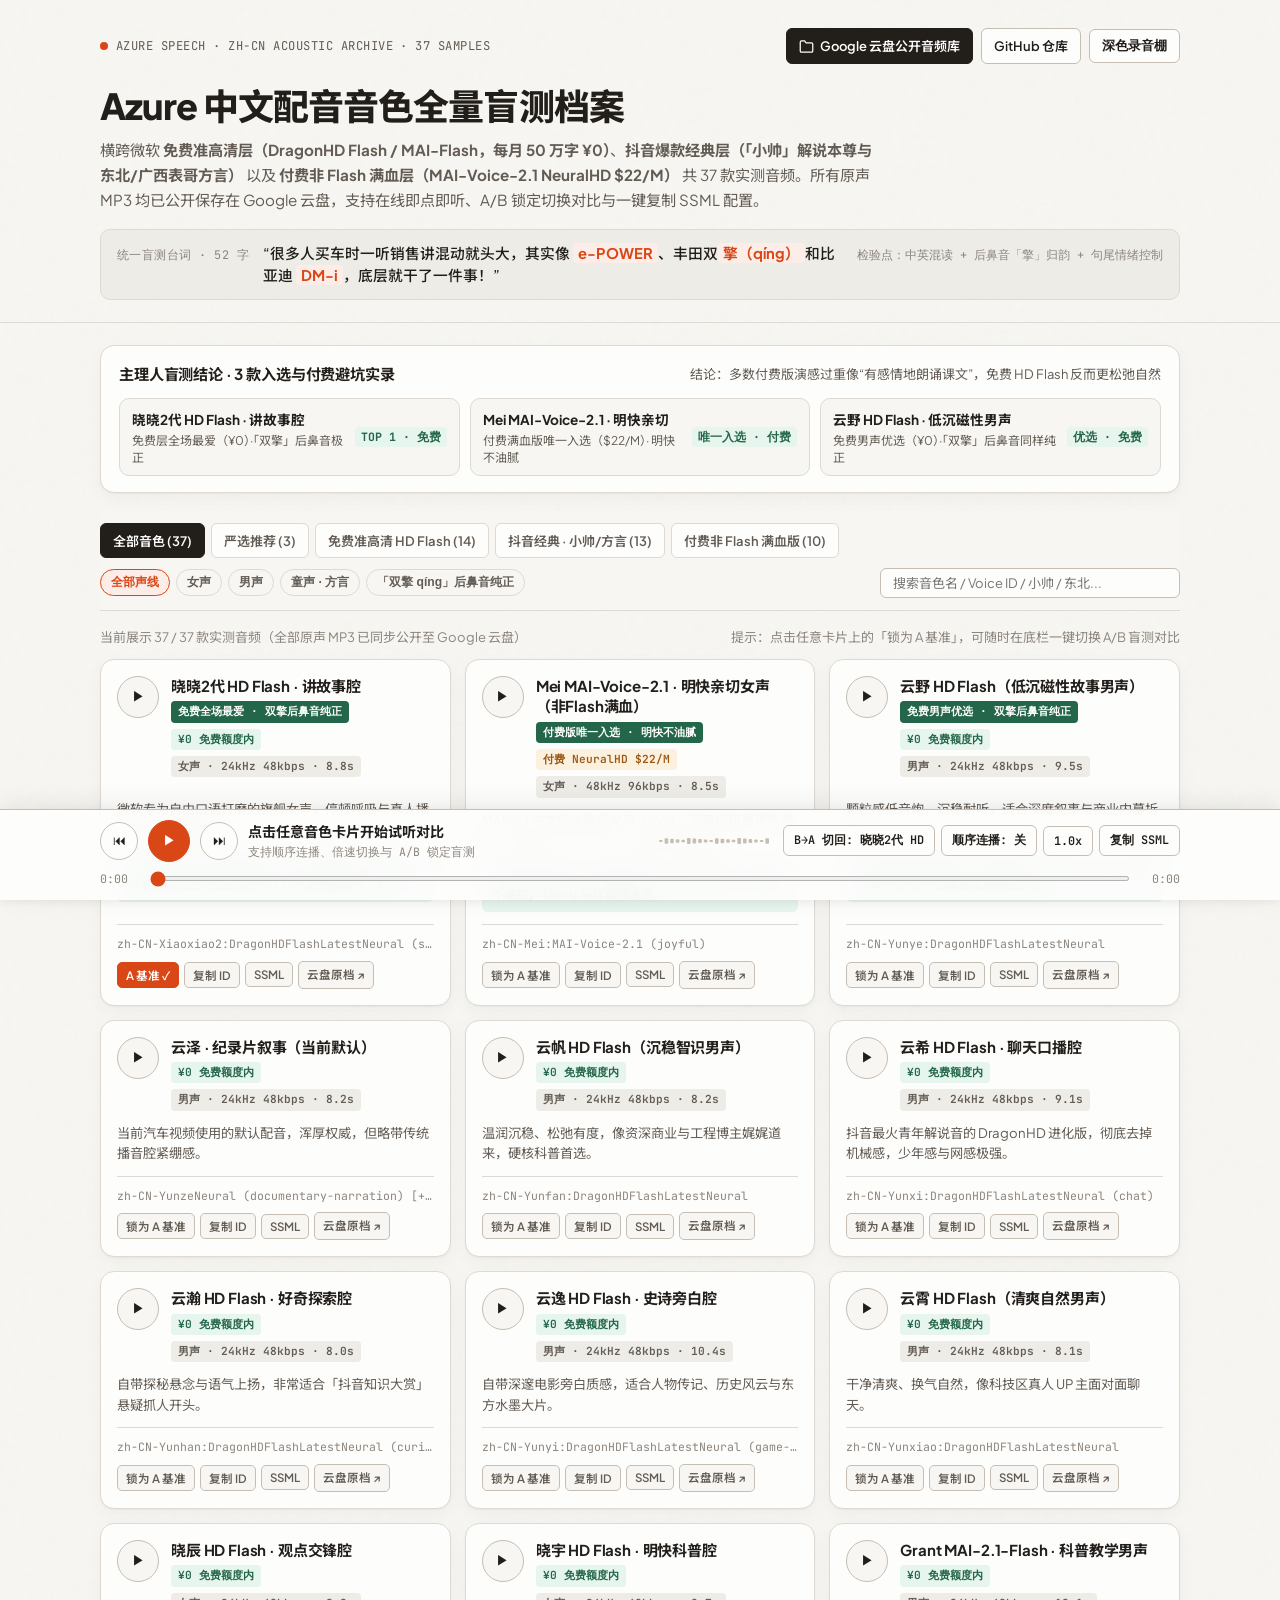
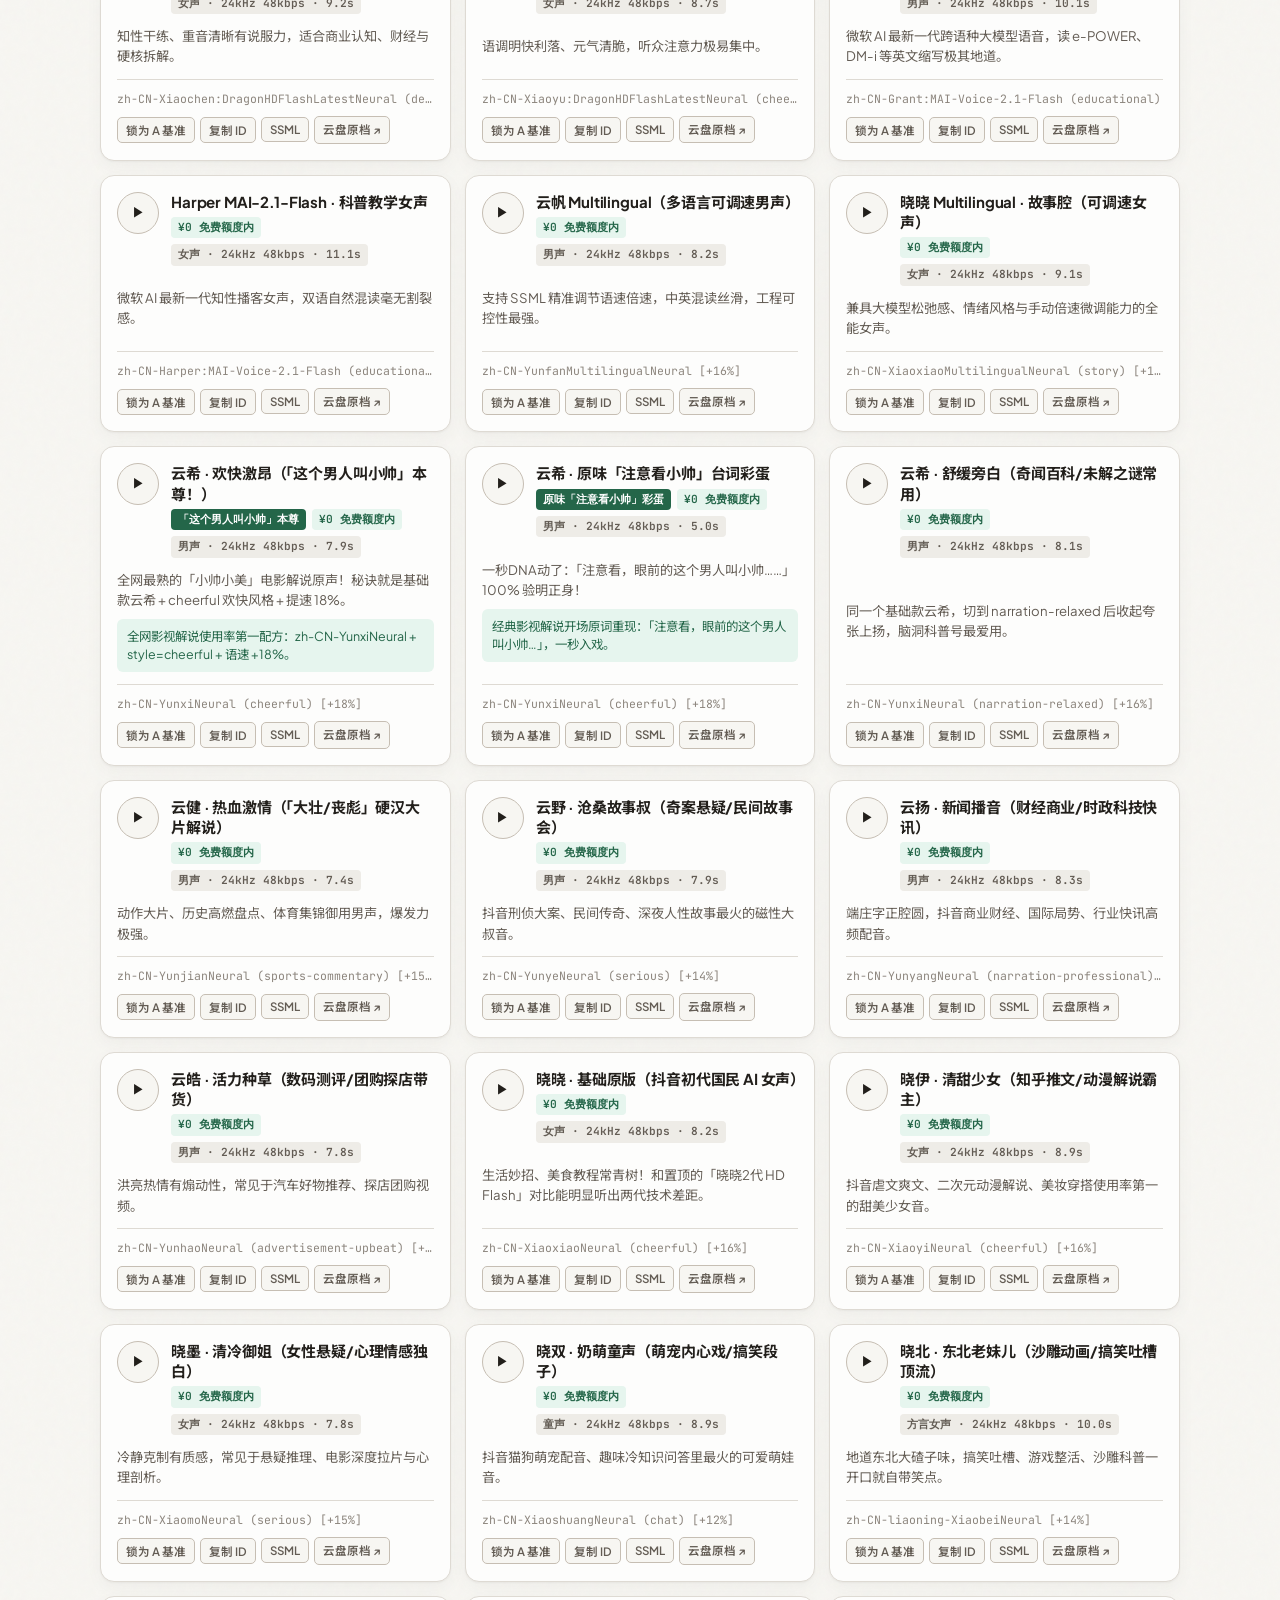
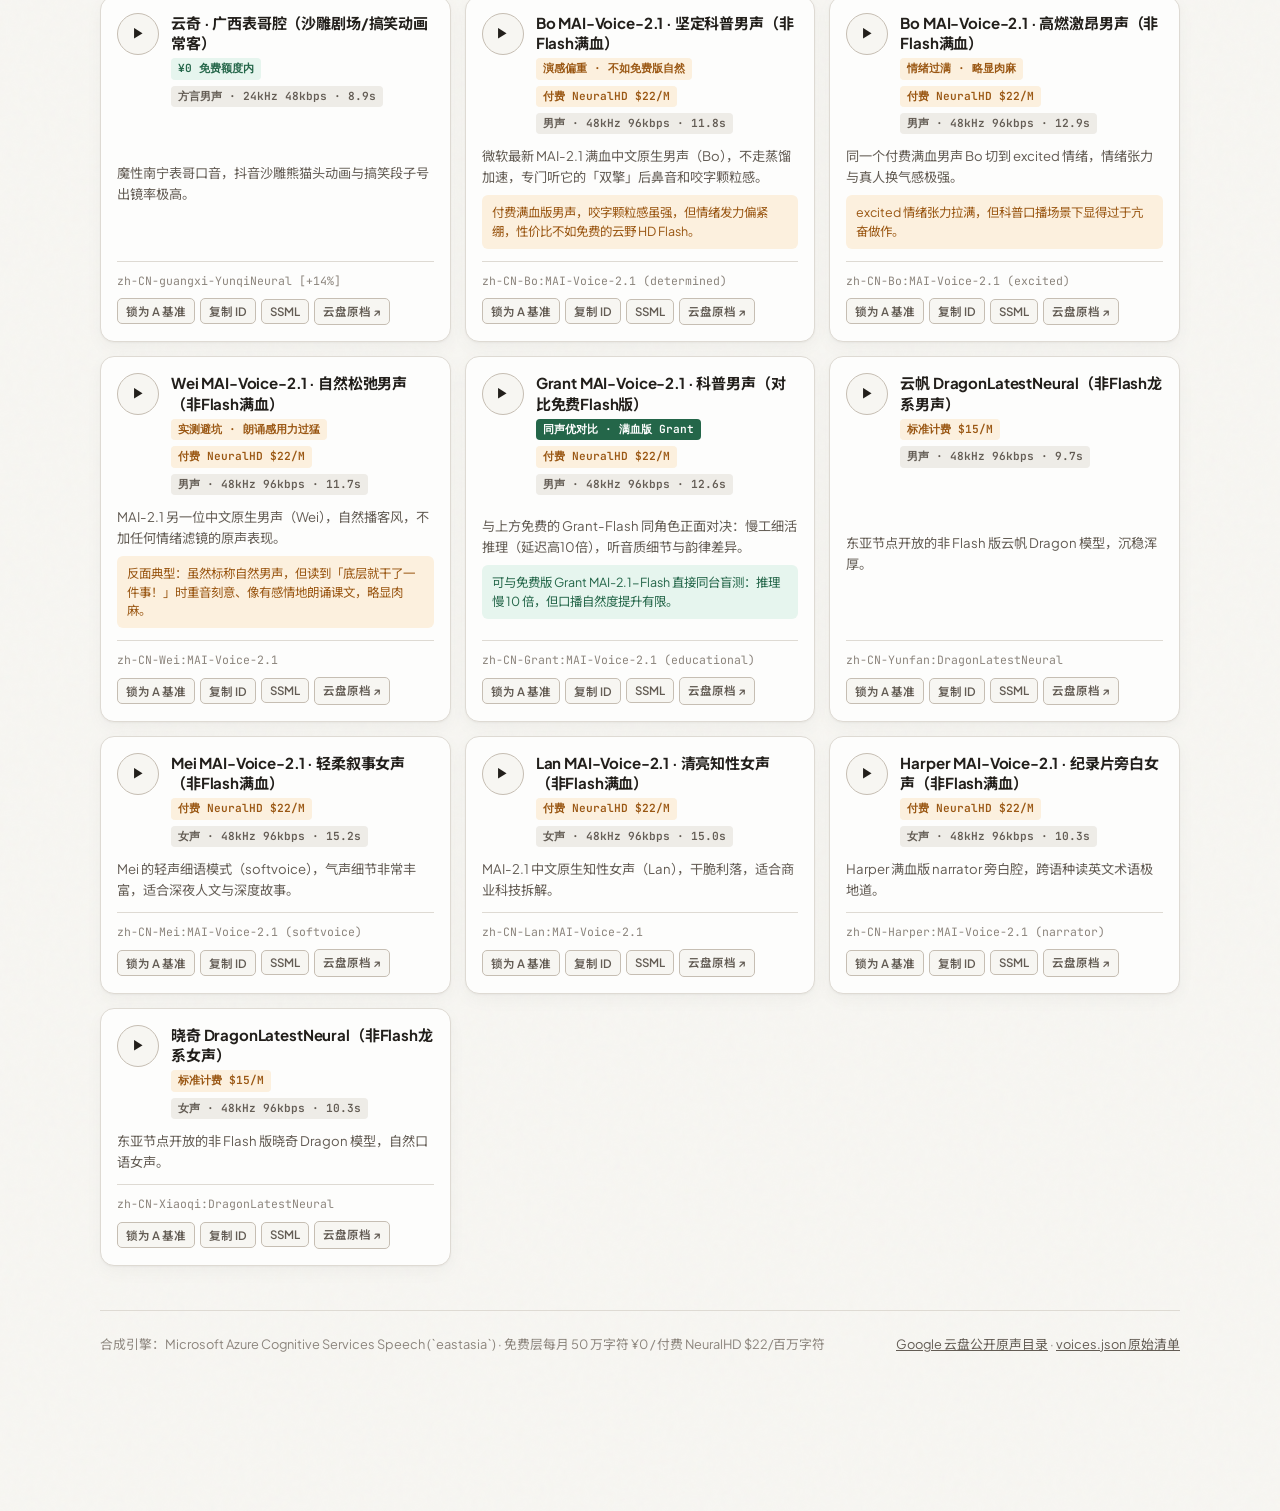
==== index.html @ 1afe029d "feat: publish unified 37-voice Azure zh-CN TTS blind-test archive with Google Drive links" ====
<!DOCTYPE html>
<html lang="zh-CN" data-theme="light">
<head>
  <meta charset="UTF-8" />
  <meta name="viewport" content="width=device-width, initial-scale=1.0" />
  <title>Azure 中文配音音色全量盲测档案 · 37 款实测对比（免费 HD Flash vs 抖音经典 vs 付费满血版）</title>
  <meta name="description" content="收录 37 款微软 Azure 中文 TTS 语音实测对比：涵盖 DragonHD Flash 免费准高清层、抖音「注意看小帅」经典影视解说配音、方言音色及 MAI-Voice-2.1 非 Flash 付费满血版，全部原声 MP3 同步公开归档于 Google 云盘。" />
  <meta property="og:title" content="Azure 中文配音音色全量盲测档案（37 款实测）" />
  <meta property="og:description" content="同一句混动汽车科普台词盲测 37 款音色：实测「丰田双擎 qíng」后鼻音归韵与朗诵腔避坑指南，附 Google 云盘公开原声库。" />
  <meta property="og:type" content="website" />
  <link rel="preconnect" href="https://fonts.googleapis.com" />
  <link rel="preconnect" href="https://fonts.gstatic.com" crossorigin />
  <link href="https://fonts.googleapis.com/css2?family=JetBrains+Mono:wght@500;600;700&family=Noto+Sans+SC:wght@400;500;700;800&family=Plus+Jakarta+Sans:wght@500;600;700;800&display=swap" rel="stylesheet" />
  <link rel="stylesheet" href="./styles.css" />
</head>
<body>
  <header class="site-header">
    <div class="container">
      <div class="topbar">
        <div class="studio-mark">
          <span class="studio-led" aria-hidden="true"></span>
          <span>AZURE SPEECH · ZH-CN ACOUSTIC ARCHIVE · 37 SAMPLES</span>
        </div>
        <div class="topbar-actions">
          <a id="drive-folder-btn" class="action-link primary-drive" href="https://drive.google.com/drive/folders/1JYRJ0SeZInyzh-uEDjgn7Lm86k6QKzpP?usp=sharing" target="_blank" rel="noopener noreferrer">
            <svg width="15" height="15" viewBox="0 0 24 24" fill="none" stroke="currentColor" stroke-width="2" stroke-linecap="round" stroke-linejoin="round" aria-hidden="true"><path d="M22 19a2 2 0 0 1-2 2H4a2 2 0 0 1-2-2V5a2 2 0 0 1 2-2h5l2 3h9a2 2 0 0 1 2 2z"></path></svg>
            <span>Google 云盘公开音频库</span>
          </a>
          <a id="github-repo-btn" class="action-link" href="https://github.com/Endiaoshuai/azure-tts-audition" target="_blank" rel="noopener noreferrer">
            <span>GitHub 仓库</span>
          </a>
          <button id="theme-toggle-btn" type="button" class="icon-toggle" aria-label="切换深浅色主题">
            <span id="theme-toggle-label">深色录音棚</span>
          </button>
        </div>
      </div>

      <h1 class="hero-title">Azure 中文配音音色全量盲测档案</h1>
      <p class="hero-subtitle">
        横跨微软 <strong>免费准高清层（DragonHD Flash / MAI-Flash，每月 50 万字 ¥0）</strong>、<strong>抖音爆款经典层（「小帅」解说本尊与东北/广西表哥方言）</strong> 以及 <strong>付费非 Flash 满血层（MAI-Voice-2.1 NeuralHD $22/M）</strong> 共 37 款实测音频。所有原声 MP3 均已公开保存在 Google 云盘，支持在线即点即听、A/B 锁定切换对比与一键复制 SSML 配置。
      </p>

      <div class="script-specimen">
        <span class="specimen-label">统一盲测台词 · 52 字</span>
        <span class="specimen-quote">
          “很多人买车时一听销售讲混动就头大，其实像 <mark>e-POWER</mark>、丰田双<mark>擎（qíng）</mark>和比亚迪 <mark>DM-i</mark>，底层就干了一件事！”
        </span>
        <span class="specimen-meta">检验点：中英混读 + 后鼻音「擎」归韵 + 句尾情绪控制</span>
      </div>
    </div>
  </header>

  <main class="container">
    <!-- Editorial Verdict Summary -->
    <section class="verdict-strip" aria-labelledby="verdict-heading">
      <div class="verdict-header">
        <h2 id="verdict-heading" class="verdict-heading">主理人盲测结论 · 3 款入选与付费避坑实录</h2>
        <span class="verdict-summary">结论：多数付费版演感过重像“有感情地朗诵课文”，免费 HD Flash 反而更松弛自然</span>
      </div>
      <div class="verdict-picks" id="verdict-picks-container">
        <button id="quick-pick-xiaoxiao2" type="button" class="verdict-pill-card" data-uid="free-hd-08_xiaoxiao2_hdflash">
          <div>
            <span class="verdict-pill-title">晓晓2代 HD Flash · 讲故事腔</span>
            <span class="verdict-pill-sub">免费层全场最爱（¥0）·「双擎」后鼻音极正</span>
          </div>
          <span class="verdict-rank">TOP 1 · 免费</span>
        </button>
        <button id="quick-pick-mei" type="button" class="verdict-pill-card" data-uid="paid-p06_mei_joyful">
          <div>
            <span class="verdict-pill-title">Mei MAI-Voice-2.1 · 明快亲切</span>
            <span class="verdict-pill-sub">付费满血版唯一入选（$22/M）· 明快不油腻</span>
          </div>
          <span class="verdict-rank">唯一入选 · 付费</span>
        </button>
        <button id="quick-pick-yunye" type="button" class="verdict-pill-card" data-uid="free-hd-07_yunye_hdflash">
          <div>
            <span class="verdict-pill-title">云野 HD Flash · 低沉磁性男声</span>
            <span class="verdict-pill-sub">免费男声优选（¥0）·「双擎」后鼻音同样纯正</span>
          </div>
          <span class="verdict-rank">优选 · 免费</span>
        </button>
      </div>
    </section>

    <!-- Sticky Filter & Search Bar -->
    <section class="controls-section" aria-label="筛选与搜索音色">
      <div class="tabs-row">
        <div class="category-tabs" id="category-tabs" role="tablist">
          <button id="tab-all" type="button" class="tab-btn active" data-tab="all">全部音色 (37)</button>
          <button id="tab-picked" type="button" class="tab-btn" data-tab="picked">严选推荐 (3)</button>
          <button id="tab-free-hd" type="button" class="tab-btn" data-tab="free_hd">免费准高清 HD Flash (14)</button>
          <button id="tab-douyin" type="button" class="tab-btn" data-tab="douyin_classic">抖音经典 · 小帅/方言 (13)</button>
          <button id="tab-paid" type="button" class="tab-btn" data-tab="paid_hd">付费非 Flash 满血版 (10)</button>
        </div>
      </div>

      <div class="subfilters-row">
        <div class="chip-group" id="subfilter-chips">
          <button id="chip-gender-all" type="button" class="filter-chip active" data-gender="all">全部声线</button>
          <button id="chip-gender-female" type="button" class="filter-chip" data-gender="female">女声</button>
          <button id="chip-gender-male" type="button" class="filter-chip" data-gender="male">男声</button>
          <button id="chip-gender-other" type="button" class="filter-chip" data-gender="other">童声 · 方言</button>
          <button id="chip-qing-exact" type="button" class="filter-chip" data-special="qing">「双擎 qíng」后鼻音纯正</button>
        </div>
        <div class="search-wrap">
          <input id="voice-search-input" type="search" class="search-input" placeholder="搜索音色名 / Voice ID / 小帅 / 东北..." aria-label="搜索音色" />
        </div>
      </div>
    </section>

    <div class="results-meta">
      <span id="results-count-text">正在加载 37 款实测音频档案…</span>
      <span id="pinned-a-hint">提示：点击任意卡片上的「锁为 A 基准」，可随时在底栏一键切换 A/B 盲测对比</span>
    </div>

    <section id="voice-cards-grid" class="voice-grid" aria-live="polite"></section>

    <footer class="site-footer">
      <div>
        <span>合成引擎：Microsoft Azure Cognitive Services Speech (`eastasia`) · 免费层每月 50 万字符 ¥0 / 付费 NeuralHD $22/百万字符</span>
      </div>
      <div>
        <a id="footer-drive-link" href="https://drive.google.com/drive/folders/1JYRJ0SeZInyzh-uEDjgn7Lm86k6QKzpP?usp=sharing" target="_blank" rel="noopener noreferrer">Google 云盘公开原声目录</a>
        <span> · </span>
        <a id="footer-voices-json" href="./voices.json" target="_blank" rel="noopener noreferrer">voices.json 原始清单</a>
      </div>
    </footer>
  </main>

  <!-- Sticky Acoustic Transport Deck -->
  <aside class="transport-deck" aria-label="全局音频播放控制台">
    <div class="container deck-inner">
      <div class="deck-main">
        <div class="deck-left">
          <button id="deck-prev-btn" type="button" class="deck-btn" title="上一条" aria-label="上一条音色">⏮</button>
          <button id="deck-play-btn" type="button" class="deck-btn play-primary" title="播放 / 暂停" aria-label="播放或暂停">▶</button>
          <button id="deck-next-btn" type="button" class="deck-btn" title="下一条" aria-label="下一条音色">⏭</button>
          <div class="deck-track-info">
            <div id="deck-track-title" class="deck-track-title">点击任意音色卡片开始试听对比</div>
            <div id="deck-track-sub" class="deck-track-sub">支持顺序连播、倍速切换与 A/B 锁定盲测</div>
          </div>
        </div>

        <canvas id="waveform-canvas" class="deck-visualizer" width="220" height="60" aria-hidden="true"></canvas>

        <div class="deck-controls-right">
          <button id="deck-ab-btn" type="button" class="deck-pill-btn" title="在锁定的 A 基准音色与当前音色之间瞬间切换">
            A/B 切换: 晓晓2代
          </button>
          <button id="deck-cycle-btn" type="button" class="deck-pill-btn" title="自动顺序连播当前筛选列表">
            顺序连播: 关
          </button>
          <button id="deck-speed-btn" type="button" class="deck-pill-btn" title="切换播放语速倍率">
            1.0x
          </button>
          <button id="deck-copy-ssml-btn" type="button" class="deck-pill-btn" title="复制当前音色的完整 Azure SSML 代码">
            复制 SSML
          </button>
        </div>
      </div>

      <div class="deck-scrubber">
        <span id="deck-cur-time" class="time-readout">0:00</span>
        <input id="deck-seek-slider" type="range" class="seek-slider" min="0" max="1000" value="0" aria-label="音频播放进度" />
        <span id="deck-dur-time" class="time-readout end">0:00</span>
      </div>
    </div>
  </aside>

  <audio id="studio-audio" preload="metadata" crossorigin="anonymous"></audio>
  <script src="./app.js"></script>
</body>
</html>
---- styles.css ----
/* ==========================================================================
   Azure 中文配音音色全量盲测档案 · Acoustic Studio Design System
   Inspired by Dieter Rams / Braun Audio & Editorial Sound Archives
   ========================================================================== */

:root {
  /* Warm Studio Alabaster Palette (HSL-tailored) */
  --bg-canvas: hsl(42, 25%, 96%);
  --bg-elevated: hsl(40, 28%, 99%);
  --bg-sunken: hsl(40, 18%, 92%);
  --bg-deck: hsla(40, 28%, 99%, 0.92);

  --ink-primary: hsl(30, 12%, 12%);
  --ink-secondary: hsl(30, 8%, 36%);
  --ink-muted: hsl(30, 6%, 52%);

  --hairline: hsl(36, 14%, 85%);
  --hairline-strong: hsl(34, 14%, 74%);

  /* Tactile Accents — Braun Vermilion & Editorial Pine (No Purple/Neon) */
  --accent: hsl(15, 82%, 47%);
  --accent-hover: hsl(15, 82%, 40%);
  --accent-soft: hsl(15, 80%, 95%);
  --accent-ink: hsl(0, 0%, 100%);

  --pine: hsl(154, 48%, 27%);
  --pine-soft: hsl(152, 42%, 93%);

  --amber: hsl(30, 78%, 34%);
  --amber-soft: hsl(36, 85%, 93%);

  --shadow-card: 0 1px 2px rgba(24, 21, 17, 0.04), 0 6px 18px rgba(24, 21, 17, 0.035);
  --shadow-card-hover: 0 4px 12px rgba(24, 21, 17, 0.07), 0 14px 28px rgba(24, 21, 17, 0.05);
  --shadow-deck: 0 -4px 24px rgba(24, 21, 17, 0.08), 0 2px 8px rgba(24, 21, 17, 0.05);

  --radius-sm: 6px;
  --radius-md: 10px;
  --radius-lg: 14px;

  --font-sans: 'Plus Jakarta Sans', 'Noto Sans SC', -apple-system, BlinkMacSystemFont, sans-serif;
  --font-mono: 'JetBrains Mono', ui-monospace, SFMono-Regular, Menlo, monospace;
}

[data-theme="dark"] {
  --bg-canvas: hsl(34, 7%, 10%);
  --bg-elevated: hsl(34, 7%, 14%);
  --bg-sunken: hsl(34, 6%, 18%);
  --bg-deck: hsla(34, 7%, 13%, 0.93);

  --ink-primary: hsl(40, 18%, 93%);
  --ink-secondary: hsl(36, 10%, 70%);
  --ink-muted: hsl(34, 7%, 52%);

  --hairline: hsl(34, 7%, 22%);
  --hairline-strong: hsl(34, 8%, 32%);

  --accent: hsl(16, 84%, 56%);
  --accent-hover: hsl(16, 84%, 62%);
  --accent-soft: hsla(16, 84%, 56%, 0.15);
  --accent-ink: hsl(34, 10%, 8%);

  --pine: hsl(152, 52%, 62%);
  --pine-soft: hsla(152, 48%, 42%, 0.16);

  --amber: hsl(35, 86%, 66%);
  --amber-soft: hsla(35, 80%, 48%, 0.16);

  --shadow-card: 0 1px 2px rgba(0, 0, 0, 0.3), 0 8px 20px rgba(0, 0, 0, 0.22);
  --shadow-card-hover: 0 6px 18px rgba(0, 0, 0, 0.42), 0 16px 32px rgba(0, 0, 0, 0.28);
  --shadow-deck: 0 -8px 28px rgba(0, 0, 0, 0.5);
}

*, *::before, *::after {
  box-sizing: border-box;
}

html {
  scroll-behavior: smooth;
  -webkit-font-smoothing: antialiased;
  -moz-osx-font-smoothing: grayscale;
}

body {
  margin: 0;
  padding: 0 0 132px 0;
  font-family: var(--font-sans);
  background-color: var(--bg-canvas);
  color: var(--ink-primary);
  line-height: 1.55;
  /* Subtle organic paper grain for tactile warmth */
  background-image: url("data:image/svg+xml,%3Csvg viewBox='0 0 200 200' xmlns='http://www.w3.org/2000/svg'%3E%3Cfilter id='n'%3E%3CfeTurbulence type='fractalNoise' baseFrequency='0.85' numOctaves='2' stitchTiles='stitch'/%3E%3C/filter%3E%3Crect width='100%25' height='100%25' filter='url(%23n)' opacity='0.024'/%3E%3C/svg%3E");
  transition: background-color 0.2s ease, color 0.2s ease;
}

.container {
  max-width: 1120px;
  margin: 0 auto;
  padding: 0 20px;
}

/* ==========================================================================
   Header & Editorial Masthead
   ========================================================================== */

.site-header {
  padding: 28px 0 22px;
  border-bottom: 1px solid var(--hairline);
}

.topbar {
  display: flex;
  align-items: center;
  justify-content: space-between;
  gap: 12px;
  margin-bottom: 20px;
  flex-wrap: wrap;
}

.studio-mark {
  display: inline-flex;
  align-items: center;
  gap: 8px;
  font-family: var(--font-mono);
  font-size: 0.76rem;
  letter-spacing: 0.04em;
  text-transform: uppercase;
  color: var(--ink-secondary);
}

.studio-led {
  width: 8px;
  height: 8px;
  border-radius: 50%;
  background: var(--accent);
}

.topbar-actions {
  display: flex;
  align-items: center;
  gap: 8px;
  flex-wrap: wrap;
}

.action-link,
.icon-toggle {
  display: inline-flex;
  align-items: center;
  gap: 6px;
  padding: 7px 12px;
  border-radius: var(--radius-sm);
  border: 1px solid var(--hairline-strong);
  background: var(--bg-elevated);
  color: var(--ink-primary);
  font-size: 0.8125rem;
  font-weight: 600;
  text-decoration: none;
  cursor: pointer;
  transition: background-color 0.15s ease, border-color 0.15s ease, transform 0.12s ease;
}

.action-link:hover,
.icon-toggle:hover {
  background: var(--bg-sunken);
  border-color: var(--ink-secondary);
}

.action-link.primary-drive {
  background: var(--ink-primary);
  color: var(--bg-elevated);
  border-color: var(--ink-primary);
}

.action-link.primary-drive:hover {
  opacity: 0.9;
}

.hero-title {
  margin: 0 0 10px;
  font-size: clamp(1.55rem, 3.2vw, 2.25rem);
  font-weight: 800;
  letter-spacing: -0.025em;
  line-height: 1.2;
}

.hero-subtitle {
  margin: 0;
  max-width: 780px;
  color: var(--ink-secondary);
  font-size: 0.95rem;
  line-height: 1.65;
}

.script-specimen {
  margin-top: 16px;
  padding: 12px 16px;
  border-radius: var(--radius-md);
  background: var(--bg-sunken);
  border: 1px solid var(--hairline);
  display: flex;
  align-items: baseline;
  justify-content: space-between;
  gap: 14px;
  flex-wrap: wrap;
}

.specimen-label {
  font-family: var(--font-mono);
  font-size: 0.74rem;
  color: var(--ink-muted);
  text-transform: uppercase;
  letter-spacing: 0.04em;
  flex-shrink: 0;
}

.specimen-quote {
  font-size: 0.92rem;
  font-weight: 500;
  color: var(--ink-primary);
  flex: 1;
  min-width: 240px;
}

.specimen-quote mark {
  background: var(--accent-soft);
  color: var(--accent);
  padding: 1px 5px;
  border-radius: 4px;
  font-weight: 700;
}

.specimen-meta {
  font-family: var(--font-mono);
  font-size: 0.75rem;
  color: var(--ink-muted);
}

/* ==========================================================================
   Editorial Verdict Strip (Top 3 Picks + Honest Notes)
   ========================================================================== */

.verdict-strip {
  margin: 22px 0 18px;
  padding: 16px 18px;
  border-radius: var(--radius-lg);
  background: var(--bg-elevated);
  border: 1px solid var(--hairline);
  box-shadow: var(--shadow-card);
}

.verdict-header {
  display: flex;
  align-items: center;
  justify-content: space-between;
  gap: 10px;
  margin-bottom: 12px;
  flex-wrap: wrap;
}

.verdict-heading {
  margin: 0;
  font-size: 0.95rem;
  font-weight: 700;
  letter-spacing: -0.01em;
}

.verdict-summary {
  font-size: 0.8125rem;
  color: var(--ink-secondary);
}

.verdict-picks {
  display: grid;
  grid-template-columns: repeat(auto-fit, minmax(260px, 1fr));
  gap: 10px;
}

.verdict-pill-card {
  display: flex;
  align-items: center;
  justify-content: space-between;
  gap: 10px;
  padding: 10px 12px;
  border-radius: var(--radius-md);
  background: var(--bg-canvas);
  border: 1px solid var(--hairline);
  cursor: pointer;
  text-align: left;
  color: inherit;
  font-family: inherit;
  transition: border-color 0.15s ease, transform 0.12s ease;
}

.verdict-pill-card:hover {
  border-color: var(--ink-secondary);
  transform: translateY(-1px);
}

.verdict-rank {
  font-family: var(--font-mono);
  font-size: 0.72rem;
  font-weight: 700;
  padding: 2px 6px;
  border-radius: 4px;
  background: var(--pine-soft);
  color: var(--pine);
  flex-shrink: 0;
}

.verdict-pill-title {
  font-size: 0.85rem;
  font-weight: 700;
  display: block;
}

.verdict-pill-sub {
  font-size: 0.75rem;
  color: var(--ink-secondary);
  display: block;
  margin-top: 2px;
}

/* ==========================================================================
   Filter Controls Bar
   ========================================================================== */

.controls-section {
  position: sticky;
  top: 0;
  z-index: 20;
  padding: 12px 0;
  background: var(--bg-canvas);
  border-bottom: 1px solid var(--hairline);
}

.tabs-row {
  display: flex;
  align-items: center;
  justify-content: space-between;
  gap: 10px;
  flex-wrap: wrap;
}

.category-tabs {
  display: flex;
  align-items: center;
  gap: 6px;
  flex-wrap: wrap;
}

.tab-btn {
  padding: 7px 12px;
  border-radius: var(--radius-sm);
  border: 1px solid var(--hairline);
  background: var(--bg-elevated);
  color: var(--ink-secondary);
  font-family: var(--font-sans);
  font-size: 0.8125rem;
  font-weight: 600;
  cursor: pointer;
  transition: all 0.14s ease;
}

.tab-btn:hover {
  color: var(--ink-primary);
  border-color: var(--hairline-strong);
}

.tab-btn.active {
  background: var(--ink-primary);
  color: var(--bg-elevated);
  border-color: var(--ink-primary);
}

.subfilters-row {
  display: flex;
  align-items: center;
  justify-content: space-between;
  gap: 10px;
  margin-top: 10px;
  flex-wrap: wrap;
}

.chip-group {
  display: flex;
  align-items: center;
  gap: 6px;
  flex-wrap: wrap;
}

.filter-chip {
  padding: 4px 10px;
  border-radius: 999px;
  border: 1px solid var(--hairline);
  background: transparent;
  color: var(--ink-secondary);
  font-size: 0.76rem;
  font-weight: 600;
  cursor: pointer;
  transition: all 0.14s ease;
}

.filter-chip:hover {
  color: var(--ink-primary);
  border-color: var(--hairline-strong);
}

.filter-chip.active {
  background: var(--accent-soft);
  color: var(--accent);
  border-color: var(--accent);
}

.search-wrap {
  position: relative;
  flex: 1;
  min-width: 210px;
  max-width: 300px;
}

.search-input {
  width: 100%;
  padding: 6px 12px;
  border-radius: var(--radius-sm);
  border: 1px solid var(--hairline-strong);
  background: var(--bg-elevated);
  color: var(--ink-primary);
  font-family: var(--font-sans);
  font-size: 0.8125rem;
  outline: none;
  transition: border-color 0.15s ease;
}

.search-input:focus {
  border-color: var(--accent);
}

/* ==========================================================================
   Voice Cards Grid
   ========================================================================== */

.results-meta {
  display: flex;
  align-items: center;
  justify-content: space-between;
  margin: 16px 0 12px;
  font-size: 0.8125rem;
  color: var(--ink-muted);
  flex-wrap: wrap;
  gap: 8px;
}

.voice-grid {
  display: grid;
  grid-template-columns: repeat(auto-fill, minmax(335px, 1fr));
  gap: 14px;
}

.voice-card {
  background: var(--bg-elevated);
  border: 1px solid var(--hairline);
  border-radius: var(--radius-lg);
  padding: 16px;
  box-shadow: var(--shadow-card);
  display: flex;
  flex-direction: column;
  justify-content: space-between;
  gap: 12px;
  transition: transform 0.15s ease, box-shadow 0.15s ease, border-color 0.15s ease;
}

.voice-card:hover {
  transform: translateY(-2px);
  box-shadow: var(--shadow-card-hover);
  border-color: var(--hairline-strong);
}

.voice-card.is-current {
  border-color: var(--ink-primary);
  box-shadow: var(--shadow-card-hover);
}

.card-top {
  display: flex;
  align-items: flex-start;
  gap: 12px;
}

.play-trigger {
  width: 42px;
  height: 42px;
  border-radius: 50%;
  border: 1px solid var(--hairline-strong);
  background: var(--bg-canvas);
  color: var(--ink-primary);
  display: inline-flex;
  align-items: center;
  justify-content: center;
  flex-shrink: 0;
  cursor: pointer;
  transition: all 0.15s ease;
}

.play-trigger:hover {
  background: var(--ink-primary);
  color: var(--bg-elevated);
  border-color: var(--ink-primary);
}

.voice-card.is-current .play-trigger {
  background: var(--accent);
  color: var(--accent-ink);
  border-color: var(--accent);
}

.eq-bars {
  display: inline-flex;
  align-items: flex-end;
  gap: 2.5px;
  height: 14px;
}

.eq-bars span {
  width: 2.5px;
  height: 14px;
  background: currentColor;
  border-radius: 1px;
  transform-origin: bottom;
  animation: studioEq 0.55s ease-in-out infinite;
}

.eq-bars span:nth-child(2) {
  animation-duration: 0.42s;
  animation-delay: 0.14s;
}

.eq-bars span:nth-child(3) {
  animation-duration: 0.64s;
  animation-delay: 0.26s;
}

@keyframes studioEq {
  0%, 100% { transform: scaleY(0.28); }
  50% { transform: scaleY(1); }
}

.card-title-wrap {
  min-width: 0;
  flex: 1;
}

.card-title-row {
  display: flex;
  align-items: center;
  gap: 6px;
  flex-wrap: wrap;
}

.card-title {
  margin: 0;
  font-size: 0.94rem;
  font-weight: 700;
  letter-spacing: -0.01em;
  line-height: 1.35;
}

.meta-badges {
  display: flex;
  align-items: center;
  gap: 6px;
  margin-top: 5px;
  flex-wrap: wrap;
}

.badge {
  font-family: var(--font-mono);
  font-size: 0.7rem;
  font-weight: 600;
  padding: 2px 7px;
  border-radius: 4px;
  background: var(--bg-sunken);
  color: var(--ink-secondary);
  font-variant-numeric: tabular-nums;
}

.badge.free-tier {
  background: var(--pine-soft);
  color: var(--pine);
}

.badge.paid-tier {
  background: var(--amber-soft);
  color: var(--amber);
}

.badge.pick-badge {
  background: var(--pine);
  color: #fff;
}

.badge.caution-badge {
  background: var(--amber-soft);
  color: var(--amber);
}

.card-desc {
  margin: 0;
  font-size: 0.825rem;
  color: var(--ink-secondary);
  line-height: 1.55;
}

.verdict-note {
  padding: 8px 10px;
  border-radius: var(--radius-sm);
  font-size: 0.78rem;
  line-height: 1.5;
  background: var(--pine-soft);
  color: var(--pine);
}

.verdict-note.is-caution {
  background: var(--amber-soft);
  color: var(--amber);
}

.card-code-row {
  display: flex;
  align-items: center;
  justify-content: space-between;
  gap: 8px;
  padding-top: 10px;
  border-top: 1px solid var(--hairline);
  flex-wrap: wrap;
}

.voice-id-code {
  font-family: var(--font-mono);
  font-size: 0.72rem;
  color: var(--ink-muted);
  overflow: hidden;
  text-overflow: ellipsis;
  white-space: nowrap;
  max-width: 100%;
}

.card-actions {
  display: flex;
  align-items: center;
  gap: 5px;
  flex-wrap: wrap;
}

.mini-btn {
  padding: 4px 8px;
  border-radius: 5px;
  border: 1px solid var(--hairline-strong);
  background: var(--bg-canvas);
  color: var(--ink-secondary);
  font-family: var(--font-sans);
  font-size: 0.72rem;
  font-weight: 600;
  text-decoration: none;
  cursor: pointer;
  transition: all 0.12s ease;
}

.mini-btn:hover {
  color: var(--ink-primary);
  border-color: var(--ink-primary);
  background: var(--bg-sunken);
}

.mini-btn.pinned-a {
  background: var(--accent);
  color: var(--accent-ink);
  border-color: var(--accent);
}

/* ==========================================================================
   Sticky Bottom Acoustic Transport Deck
   ========================================================================== */

.transport-deck {
  position: fixed;
  left: 0;
  right: 0;
  bottom: 0;
  z-index: 40;
  background: var(--bg-deck);
  backdrop-filter: blur(14px);
  -webkit-backdrop-filter: blur(14px);
  border-top: 1px solid var(--hairline-strong);
  box-shadow: var(--shadow-deck);
  padding: 10px 0 12px;
}

.deck-inner {
  display: flex;
  flex-direction: column;
  gap: 8px;
}

.deck-main {
  display: flex;
  align-items: center;
  justify-content: space-between;
  gap: 14px;
  flex-wrap: wrap;
}

.deck-left {
  display: flex;
  align-items: center;
  gap: 10px;
  min-width: 0;
  flex: 1;
}

.deck-btn {
  width: 38px;
  height: 38px;
  border-radius: 50%;
  border: 1px solid var(--hairline-strong);
  background: var(--bg-elevated);
  color: var(--ink-primary);
  display: inline-flex;
  align-items: center;
  justify-content: center;
  cursor: pointer;
  flex-shrink: 0;
  transition: all 0.14s ease;
}

.deck-btn.play-primary {
  width: 42px;
  height: 42px;
  background: var(--accent);
  color: var(--accent-ink);
  border-color: var(--accent);
}

.deck-btn:hover {
  opacity: 0.9;
  transform: scale(1.03);
}

.deck-track-info {
  min-width: 0;
  flex: 1;
}

.deck-track-title {
  font-size: 0.88rem;
  font-weight: 700;
  white-space: nowrap;
  overflow: hidden;
  text-overflow: ellipsis;
}

.deck-track-sub {
  font-family: var(--font-mono);
  font-size: 0.72rem;
  color: var(--ink-muted);
  white-space: nowrap;
  overflow: hidden;
  text-overflow: ellipsis;
}

.deck-visualizer {
  width: 110px;
  height: 30px;
  flex-shrink: 0;
}

.deck-controls-right {
  display: flex;
  align-items: center;
  gap: 6px;
  flex-wrap: wrap;
}

.deck-pill-btn {
  padding: 6px 10px;
  border-radius: var(--radius-sm);
  border: 1px solid var(--hairline-strong);
  background: var(--bg-elevated);
  color: var(--ink-primary);
  font-family: var(--font-mono);
  font-size: 0.74rem;
  font-weight: 600;
  cursor: pointer;
  transition: all 0.14s ease;
}

.deck-pill-btn:hover {
  background: var(--bg-sunken);
}

.deck-pill-btn.active {
  background: var(--ink-primary);
  color: var(--bg-elevated);
  border-color: var(--ink-primary);
}

.deck-scrubber {
  display: flex;
  align-items: center;
  gap: 10px;
}

.time-readout {
  font-family: var(--font-mono);
  font-size: 0.73rem;
  color: var(--ink-muted);
  font-variant-numeric: tabular-nums;
  width: 38px;
  flex-shrink: 0;
}

.time-readout.end {
  text-align: right;
}

.seek-slider {
  flex: 1;
  accent-color: var(--accent);
  height: 5px;
  cursor: pointer;
}

.site-footer {
  margin-top: 44px;
  padding: 24px 0;
  border-top: 1px solid var(--hairline);
  font-size: 0.8rem;
  color: var(--ink-muted);
  display: flex;
  justify-content: space-between;
  gap: 12px;
  flex-wrap: wrap;
}

.site-footer a {
  color: var(--ink-secondary);
  text-decoration: underline;
}

@media (max-width: 680px) {
  .deck-visualizer {
    display: none;
  }
  .voice-grid {
    grid-template-columns: 1fr;
  }
  body {
    padding-bottom: 158px;
  }
}
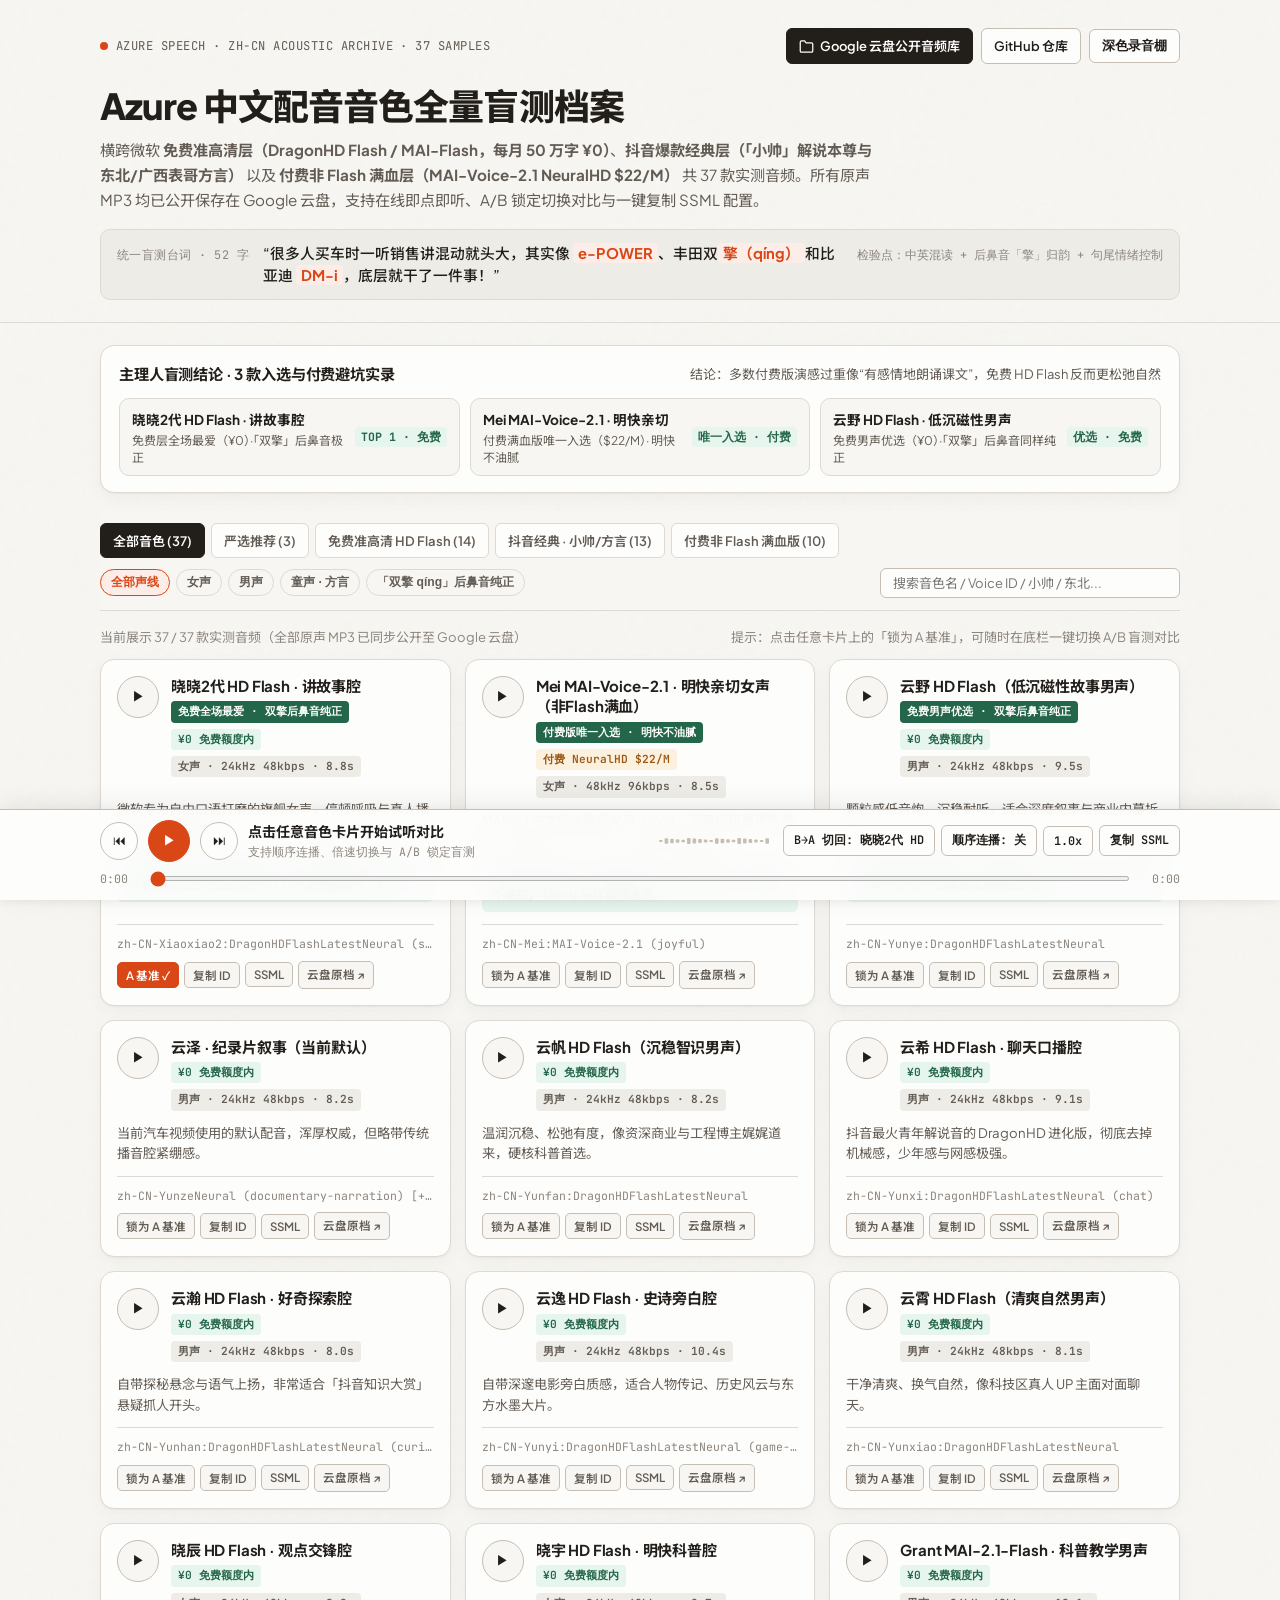
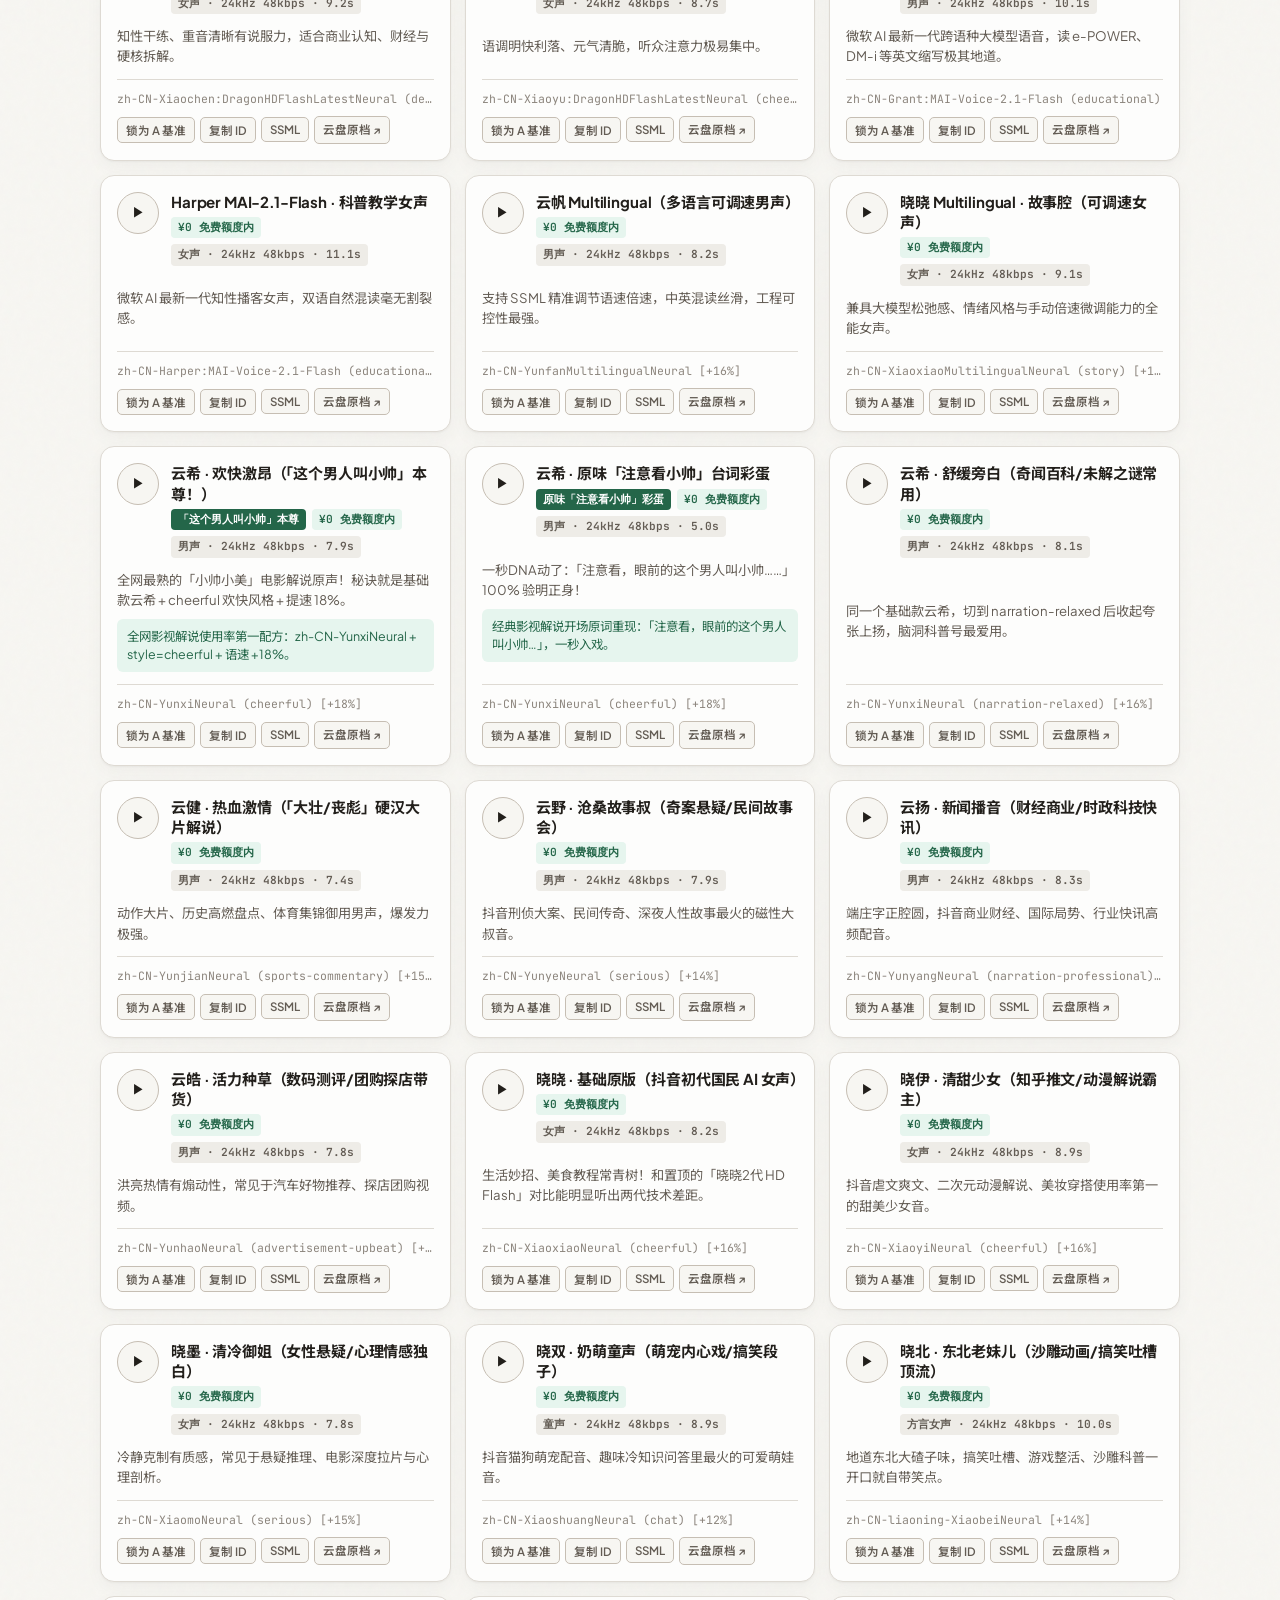
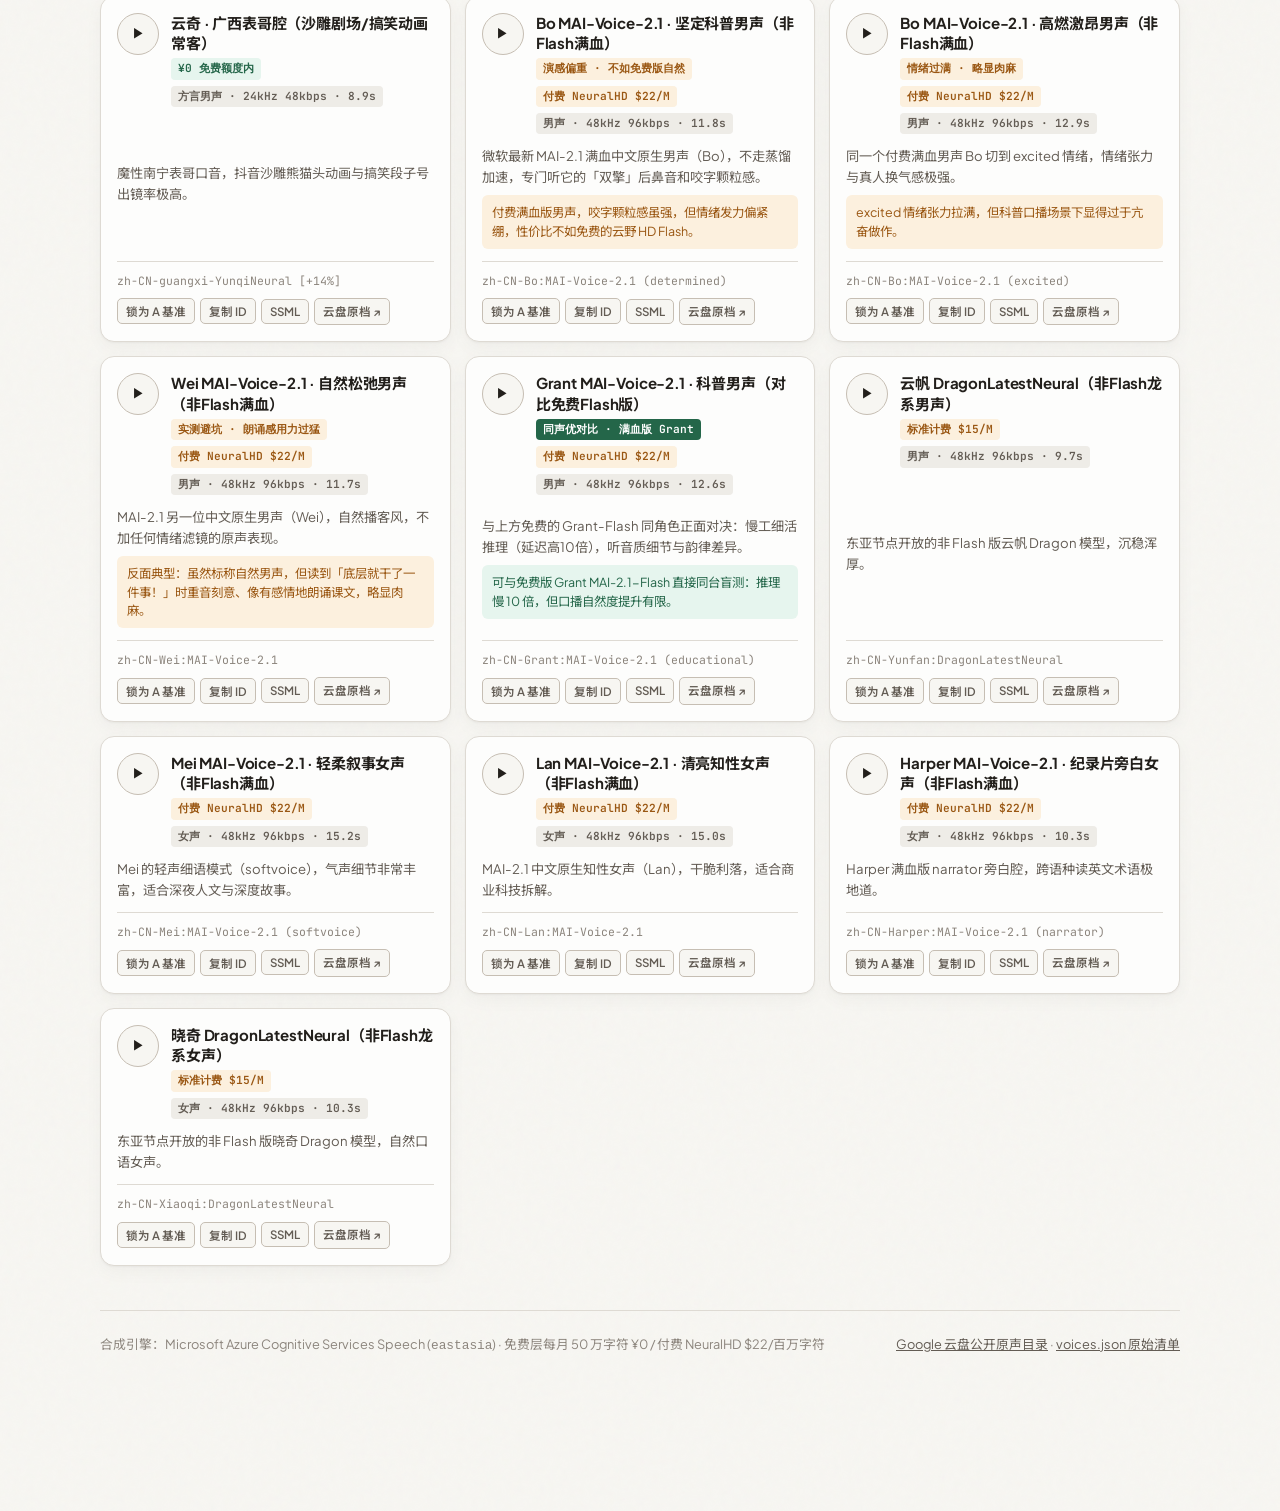
==== commit 5026dd41: "fix: render eastasia region code with semantic <code> tag in footer" ====
--- a/index.html
+++ b/index.html
@@ -117,7 +117,7 @@
 
     <footer class="site-footer">
       <div>
-        <span>合成引擎：Microsoft Azure Cognitive Services Speech (`eastasia`) · 免费层每月 50 万字符 ¥0 / 付费 NeuralHD $22/百万字符</span>
+        <span>合成引擎：Microsoft Azure Cognitive Services Speech (<code>eastasia</code>) · 免费层每月 50 万字符 ¥0 / 付费 NeuralHD $22/百万字符</span>
       </div>
       <div>
         <a id="footer-drive-link" href="https://drive.google.com/drive/folders/1JYRJ0SeZInyzh-uEDjgn7Lm86k6QKzpP?usp=sharing" target="_blank" rel="noopener noreferrer">Google 云盘公开原声目录</a>
